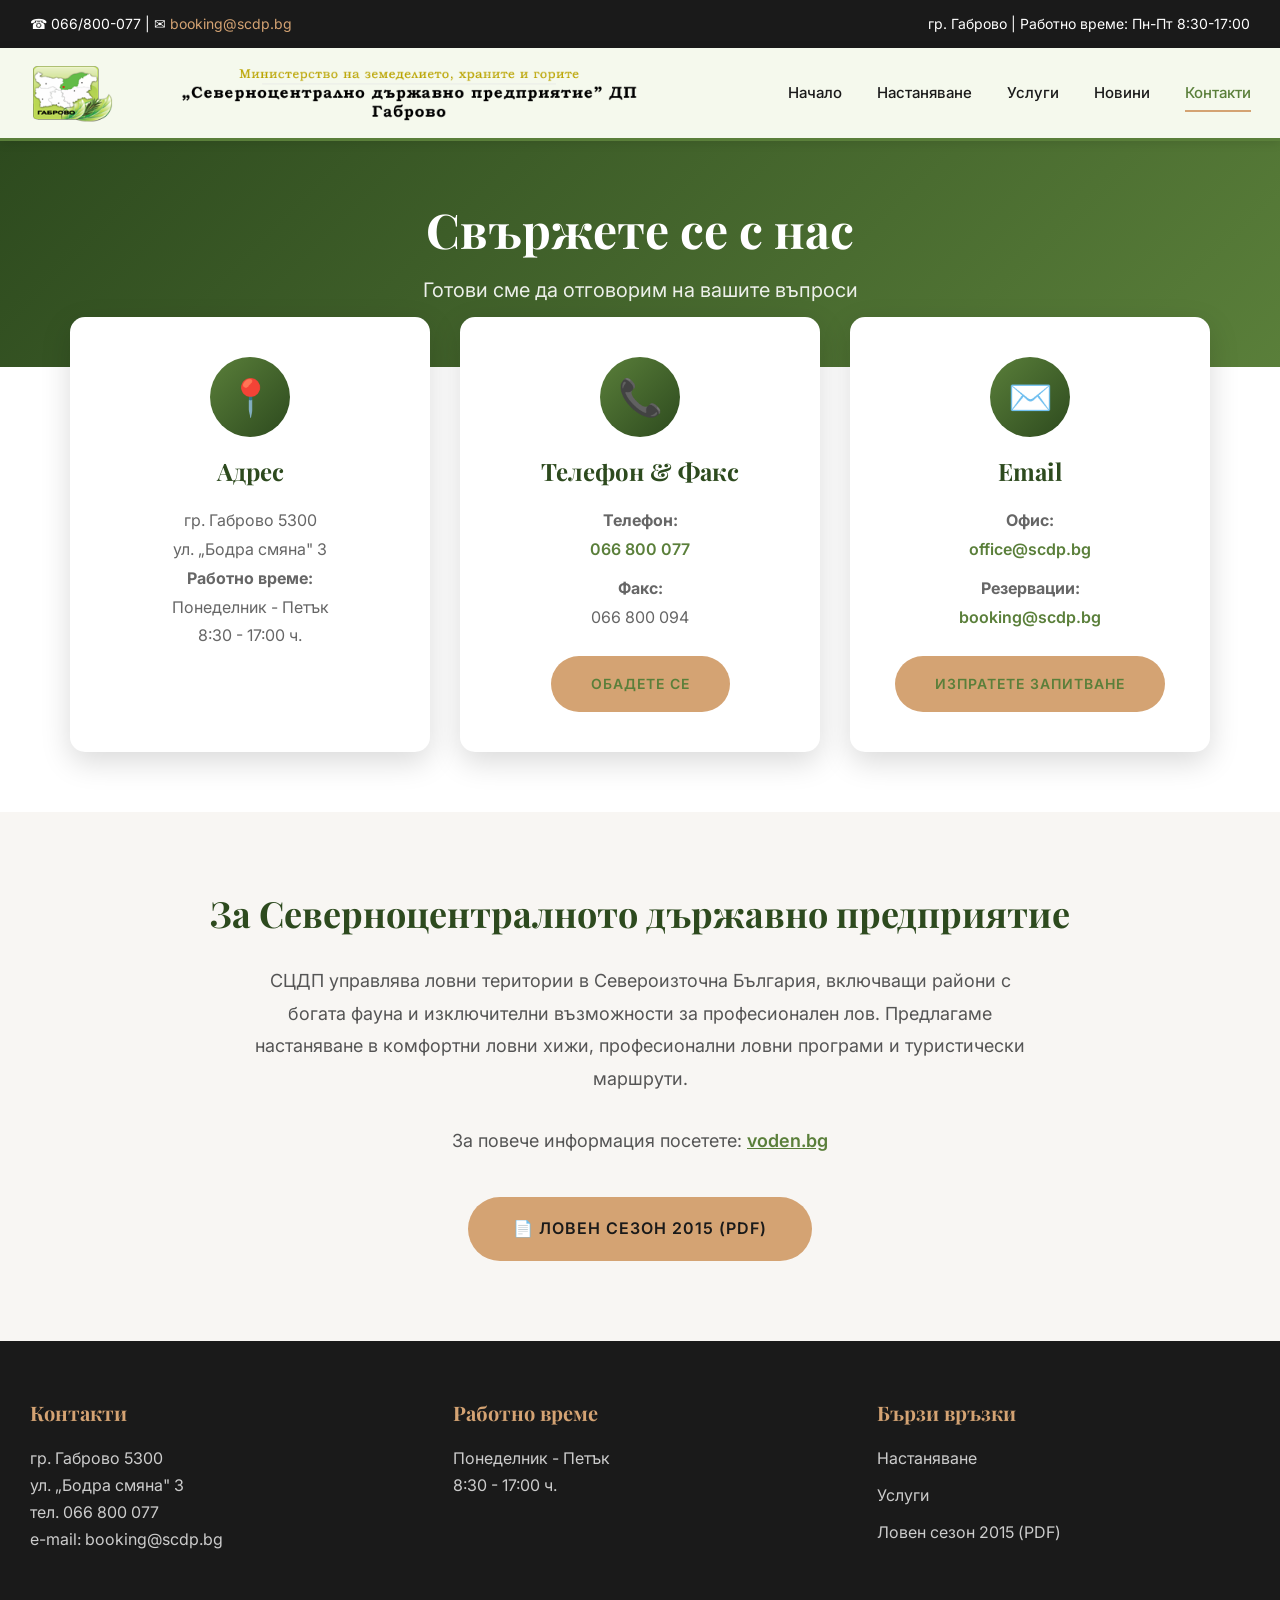
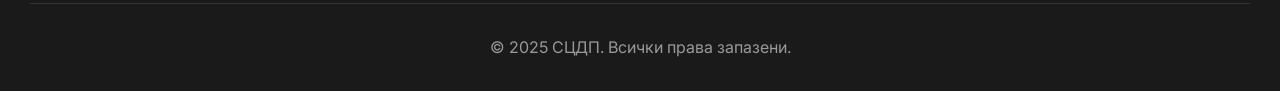
==== website/contacts.html @ f9773b8d "Init" ====
<!DOCTYPE html>
<html lang="bg">
<head>
    <meta charset="UTF-8">
    <meta name="viewport" content="width=device-width, initial-scale=1.0">
    <title>Контакти - СЦДП</title>
    <link rel="stylesheet" href="assets/css/style.css">
    <style>
        .contact-hero {
            background: linear-gradient(135deg, var(--primary), var(--secondary));
            color: white;
            padding: 60px 30px;
            text-align: center;
        }
        .contact-hero h1 {
            font-size: 48px;
            margin-bottom: 15px;
        }
        .contact-hero p {
            font-size: 20px;
            opacity: 0.9;
        }
        .contact-cards {
            display: grid;
            grid-template-columns: repeat(auto-fit, minmax(300px, 1fr));
            gap: 30px;
            margin: -50px auto 60px;
            max-width: 1200px;
            padding: 0 30px;
        }
        .contact-card {
            background: white;
            padding: 40px 30px;
            border-radius: 15px;
            box-shadow: 0 10px 30px rgba(0,0,0,0.15);
            text-align: center;
            transition: transform 0.3s;
        }
        .contact-card:hover {
            transform: translateY(-10px);
        }
        .contact-icon {
            width: 80px;
            height: 80px;
            background: linear-gradient(135deg, var(--secondary), var(--primary));
            border-radius: 50%;
            display: flex;
            align-items: center;
            justify-content: center;
            margin: 0 auto 20px;
            font-size: 36px;
        }
        .contact-card h3 {
            color: var(--primary);
            font-size: 24px;
            margin-bottom: 20px;
        }
        .contact-card p {
            color: #666;
            line-height: 1.8;
            margin-bottom: 10px;
        }
        .contact-card a {
            color: var(--secondary);
            text-decoration: none;
            font-weight: 600;
        }
        .contact-card a:hover {
            color: var(--primary);
        }
        .info-section {
            background: var(--light);
            padding: 80px 30px;
            text-align: center;
        }
        .info-section h2 {
            font-size: 36px;
            color: var(--primary);
            margin-bottom: 30px;
        }
        .info-section p {
            max-width: 800px;
            margin: 0 auto 30px;
            font-size: 18px;
            line-height: 1.8;
            color: #555;
        }
    </style>
</head>
<body>
    
    <div class="top-bar">
        <div class="container">
            <div>☎ 066/800-077 | ✉ <a href="mailto:booking@scdp.bg">booking@scdp.bg</a></div>
            <div>гр. Габрово | Работно време: Пн-Пт 8:30-17:00</div>
        </div>
    </div>
    <header>
        <div class="header-content">
            <a href="index.html" class="logo">
                <img src="images/logo-scdp-bg.png" alt="СЦДП" onerror="this.style.display='none'">
            </a>
            <nav>
                <ul>
                    <li><a href="index.html">Начало</a></li>
                    <li><a href="hotels.html">Настаняване</a></li>
                    <li><a href="services.html">Услуги</a></li>
                    <li><a href="news.html">Новини</a></li>
                    <li><a href="contacts.html">Контакти</a></li>
                </ul>
            </nav>
        </div>
    </header>
    
    
    <div class="contact-hero">
        <h1>Свържете се с нас</h1>
        <p>Готови сме да отговорим на вашите въпроси</p>
    </div>
    
    <div class="contact-cards">
        <div class="contact-card">
            <div class="contact-icon">📍</div>
            <h3>Адрес</h3>
            <p>гр. Габрово 5300<br>
            ул. „Бодра смяна" 3<br>
            <strong>Работно време:</strong><br>
            Понеделник - Петък<br>
            8:30 - 17:00 ч.</p>
        </div>
        
        <div class="contact-card">
            <div class="contact-icon">📞</div>
            <h3>Телефон & Факс</h3>
            <p><strong>Телефон:</strong><br>
            <a href="tel:066800077">066 800 077</a></p>
            <p><strong>Факс:</strong><br>
            066 800 094</p>
            <div style="margin-top: 25px;">
                <a href="tel:066800077" class="btn">Обадете се</a>
            </div>
        </div>
        
        <div class="contact-card">
            <div class="contact-icon">✉️</div>
            <h3>Email</h3>
            <p><strong>Офис:</strong><br>
            <a href="mailto:office@scdp.bg">office@scdp.bg</a></p>
            <p><strong>Резервации:</strong><br>
            <a href="mailto:booking@scdp.bg">booking@scdp.bg</a></p>
            <div style="margin-top: 25px;">
                <a href="mailto:booking@scdp.bg" class="btn">Изпратете запитване</a>
            </div>
        </div>
    </div>
    
    <div class="info-section">
        <div class="container">
            <h2>За Северноцентралното държавно предприятие</h2>
            <p>СЦДП управлява ловни територии в Североизточна България, включващи райони с богата фауна 
            и изключителни възможности за професионален лов. Предлагаме настаняване в комфортни ловни хижи, 
            професионални ловни програми и туристически маршрути.</p>
            <p>За повече информация посетете: 
            <a href="http://voden.bg" target="_blank" rel="noopener" style="color: var(--secondary); font-weight: 600;">voden.bg</a></p>
            <div style="margin-top: 40px;">
                <a href="files/hunt-season-2015.pdf" target="_blank" class="btn" style="font-size: 16px; padding: 18px 45px;">
                    📄 Ловен сезон 2015 (PDF)
                </a>
            </div>
        </div>
    </div>
    
    
    <footer id="contacts">
        <div class="container">
            <div class="footer-content">
                <div class="footer-section">
                    <h3>Контакти</h3>
                    <p>гр. Габрово 5300<br>
                    ул. „Бодра смяна" 3<br>
                    тел. 066 800 077<br>
                    e-mail: booking@scdp.bg</p>
                </div>
                <div class="footer-section">
                    <h3>Работно време</h3>
                    <p>Понеделник - Петък<br>
                    8:30 - 17:00 ч.</p>
                </div>
                <div class="footer-section">
                    <h3>Бързи връзки</h3>
                    <a href="hotels.html">Настаняване</a>
                    <a href="services.html">Услуги</a>
                    <a href="files/hunt-season-2015.pdf" target="_blank">Ловен сезон 2015 (PDF)</a>
                </div>
            </div>
            <div class="footer-bottom">
                <p>&copy; 2025 СЦДП. Всички права запазени.</p>
            </div>
        </div>
    </footer>
    
    
    <script src="assets/js/main.js"></script>
</body>
</html>
---- website/assets/css/style.css ----
/* Modern Hunting & Tourism Website - 2024 */
@import url('https://fonts.googleapis.com/css2?family=Playfair+Display:wght@400;700&family=Inter:wght@300;400;500;600;700&display=swap');

:root {
    --primary: #2d4a1e;
    --secondary: #5a7f3a;
    --accent: #d4a373;
    --dark: #1a1a1a;
    --light: #f8f6f3;
    --white: #ffffff;
    --text: #2c2c2c;
}

* {
    margin: 0;
    padding: 0;
    box-sizing: border-box;
}

body {
    font-family: 'Inter', -apple-system, BlinkMacSystemFont, sans-serif;
    font-size: 16px;
    line-height: 1.7;
    color: var(--text);
    background: var(--white);
}

h1, h2, h3, h4 {
    font-family: 'Playfair Display', serif;
    font-weight: 700;
    line-height: 1.2;
}

/* Top Bar */
.top-bar {
    background: var(--dark);
    color: white;
    padding: 12px 0;
    font-size: 14px;
}

.top-bar .container {
    max-width: 1400px;
    margin: 0 auto;
    padding: 0 30px;
    display: flex;
    justify-content: space-between;
    align-items: center;
}

.top-bar a {
    color: var(--accent);
    text-decoration: none;
}

/* Header */
header {
    background: #f5f9ed;
    box-shadow: 0 2px 10px rgba(0,0,0,0.1);
    position: sticky;
    top: 0;
    z-index: 1000;
    border-bottom: 3px solid var(--secondary);
}

.header-content {
    max-width: 1400px;
    margin: 0 auto;
    padding: 15px 30px;
    display: flex;
    justify-content: space-between;
    align-items: center;
}

.logo {
    display: flex;
    align-items: center;
    gap: 15px;
    text-decoration: none;
}

.logo img {
    height: 60px;
}

.logo-text h1 {
    font-size: 22px;
    color: var(--primary);
    font-family: Georgia, serif;
    margin-bottom: 2px;
}

.logo-text p {
    font-size: 11px;
    color: #d4a800;
    font-weight: 600;
}

nav ul {
    list-style: none;
    display: flex;
    gap: 35px;
}

nav a {
    color: var(--dark);
    text-decoration: none;
    font-weight: 500;
    padding: 8px 0;
    border-bottom: 2px solid transparent;
    transition: all 0.3s;
    font-size: 15px;
}

nav a:hover, nav a.active {
    color: var(--secondary);
    border-bottom-color: var(--accent);
}

/* Hero Section */
.hero {
    position: relative;
    height: 70vh;
    min-height: 500px;
    background-size: cover;
    background-position: center;
    display: flex;
    align-items: center;
    justify-content: center;
    color: white;
}

.hero::before {
    content: '';
    position: absolute;
    inset: 0;
    background: linear-gradient(135deg, rgba(45,74,30,0.85), rgba(90,127,58,0.7));
}

.hero-content {
    position: relative;
    z-index: 1;
    text-align: center;
    max-width: 900px;
    padding: 0 30px;
}

.hero h1 {
    font-size: 64px;
    margin-bottom: 20px;
    text-shadow: 0 2px 20px rgba(0,0,0,0.3);
}

.hero p {
    font-size: 22px;
    margin-bottom: 30px;
    opacity: 0.95;
}

/* Page Hero (smaller for internal pages) */
.page-hero {
    position: relative;
    height: 250px;
    background-size: cover;
    background-position: center;
    display: flex;
    align-items: center;
    justify-content: center;
    color: white;
    margin-bottom: 60px;
}

.page-hero::before {
    content: '';
    position: absolute;
    inset: 0;
    background: linear-gradient(135deg, rgba(45,74,30,0.8), rgba(90,127,58,0.6));
}

.page-hero-content {
    position: relative;
    z-index: 1;
    text-align: center;
}

.page-hero h1 {
    font-size: 42px;
    margin-bottom: 10px;
}

.page-hero p {
    font-size: 18px;
    opacity: 0.9;
}

.btn {
    display: inline-block;
    padding: 16px 40px;
    background: var(--accent);
    color: var(--dark);
    text-decoration: none;
    font-weight: 600;
    border-radius: 50px;
    transition: all 0.3s;
    text-transform: uppercase;
    letter-spacing: 1px;
    font-size: 14px;
    border: none;
    cursor: pointer;
}

.btn:hover {
    transform: translateY(-2px);
    box-shadow: 0 10px 25px rgba(0,0,0,0.2);
    background: #e0b585;
}

.btn-secondary {
    background: transparent;
    border: 2px solid white;
    color: white;
}

.btn-secondary:hover {
    background: white;
    color: var(--primary);
}

/* Container */
.container {
    max-width: 1400px;
    margin: 0 auto;
    padding: 0 30px;
}

/* Sections */
section {
    padding: 80px 0;
}

.section-header {
    text-align: center;
    max-width: 700px;
    margin: 0 auto 60px;
}

.section-header h2 {
    font-size: 42px;
    color: var(--primary);
    margin-bottom: 15px;
}

.section-header p {
    font-size: 18px;
    color: #666;
}

/* Cards Grid */
.cards-grid {
    display: grid;
    grid-template-columns: repeat(auto-fill, minmax(350px, 1fr));
    gap: 40px;
}

.card {
    background: white;
    border-radius: 12px;
    overflow: hidden;
    box-shadow: 0 4px 20px rgba(0,0,0,0.08);
    transition: all 0.3s;
    cursor: pointer;
}

.card:hover {
    transform: translateY(-8px);
    box-shadow: 0 12px 40px rgba(0,0,0,0.15);
}

.card-image {
    position: relative;
    height: 280px;
    overflow: hidden;
}

.card-image img {
    width: 100%;
    height: 100%;
    object-fit: cover;
    transition: transform 0.5s;
}

.card:hover .card-image img {
    transform: scale(1.1);
}

.card-badge {
    position: absolute;
    top: 20px;
    left: 20px;
    background: var(--accent);
    color: var(--dark);
    padding: 8px 20px;
    border-radius: 50px;
    font-size: 12px;
    font-weight: 600;
    text-transform: uppercase;
    letter-spacing: 1px;
}

.card-body {
    padding: 30px;
}

.card h3 {
    font-size: 24px;
    color: var(--primary);
    margin-bottom: 15px;
}

.card p {
    color: #666;
    margin-bottom: 20px;
    line-height: 1.6;
}

/* Modal */
.modal {
    display: none;
    position: fixed;
    z-index: 2000;
    left: 0;
    top: 0;
    width: 100%;
    height: 100%;
    overflow: auto;
    background-color: rgba(0,0,0,0.7);
    animation: fadeIn 0.3s;
}

@keyframes fadeIn {
    from { opacity: 0; }
    to { opacity: 1; }
}

.modal-content {
    background-color: white;
    margin: 3% auto;
    width: 90%;
    max-width: 1000px;
    border-radius: 12px;
    max-height: 90vh;
    overflow-y: auto;
    animation: slideDown 0.3s;
}

@keyframes slideDown {
    from {
        transform: translateY(-50px);
        opacity: 0;
    }
    to {
        transform: translateY(0);
        opacity: 1;
    }
}

.modal-header {
    position: relative;
    height: 300px;
    background-size: cover;
    background-position: center;
    border-radius: 12px 12px 0 0;
}

.modal-header::before {
    content: '';
    position: absolute;
    inset: 0;
    background: linear-gradient(to bottom, transparent, rgba(0,0,0,0.7));
}

.modal-header h2 {
    position: absolute;
    bottom: 30px;
    left: 40px;
    right: 40px;
    color: white;
    font-size: 36px;
    text-shadow: 0 2px 10px rgba(0,0,0,0.5);
}

.modal-close {
    position: absolute;
    top: 20px;
    right: 30px;
    color: white;
    font-size: 40px;
    font-weight: bold;
    cursor: pointer;
    background: rgba(0,0,0,0.5);
    width: 50px;
    height: 50px;
    border-radius: 50%;
    display: flex;
    align-items: center;
    justify-content: center;
    transition: all 0.3s;
}

.modal-close:hover {
    background: rgba(0,0,0,0.8);
    transform: rotate(90deg);
}

.modal-body {
    padding: 40px;
}

.modal-body p {
    margin-bottom: 20px;
    font-size: 17px;
    line-height: 1.8;
    text-align: justify;
}

.modal-images {
    display: grid;
    grid-template-columns: repeat(auto-fill, minmax(200px, 1fr));
    gap: 15px;
    margin: 30px 0;
}

.modal-images img {
    width: 100%;
    height: 180px;
    object-fit: cover;
    border-radius: 8px;
    cursor: pointer;
    transition: transform 0.3s;
}

.modal-images img:hover {
    transform: scale(1.05);
}

.modal-footer {
    padding: 30px 40px;
    background: var(--light);
    border-radius: 0 0 12px 12px;
    display: flex;
    gap: 15px;
    justify-content: center;
}

/* Footer */
footer {
    background: var(--dark);
    color: white;
    padding: 60px 0 30px;
}

.footer-content {
    display: grid;
    grid-template-columns: repeat(auto-fit, minmax(250px, 1fr));
    gap: 50px;
    margin-bottom: 40px;
}

.footer-section h3 {
    color: var(--accent);
    margin-bottom: 20px;
    font-size: 20px;
}

.footer-section p,
.footer-section a {
    color: #ccc;
    text-decoration: none;
    display: block;
    margin-bottom: 10px;
}

.footer-section a:hover {
    color: white;
}

.footer-bottom {
    text-align: center;
    padding-top: 30px;
    border-top: 1px solid #333;
    color: #999;
}

/* Responsive */
@media (max-width: 1024px) {
    .hero h1 { font-size: 48px; }
    .page-hero h1 { font-size: 32px; }
    .cards-grid { grid-template-columns: repeat(auto-fill, minmax(300px, 1fr)); }
}

@media (max-width: 768px) {
    .hero h1 { font-size: 36px; }
    .hero { height: 50vh; }
    nav ul { flex-direction: column; gap: 15px; }
    .header-content { flex-direction: column; text-align: center; }
    .cards-grid { grid-template-columns: 1fr; }
    .modal-content { width: 95%; margin: 5% auto; }
    .modal-body { padding: 25px; }
    section { padding: 60px 0; }
}
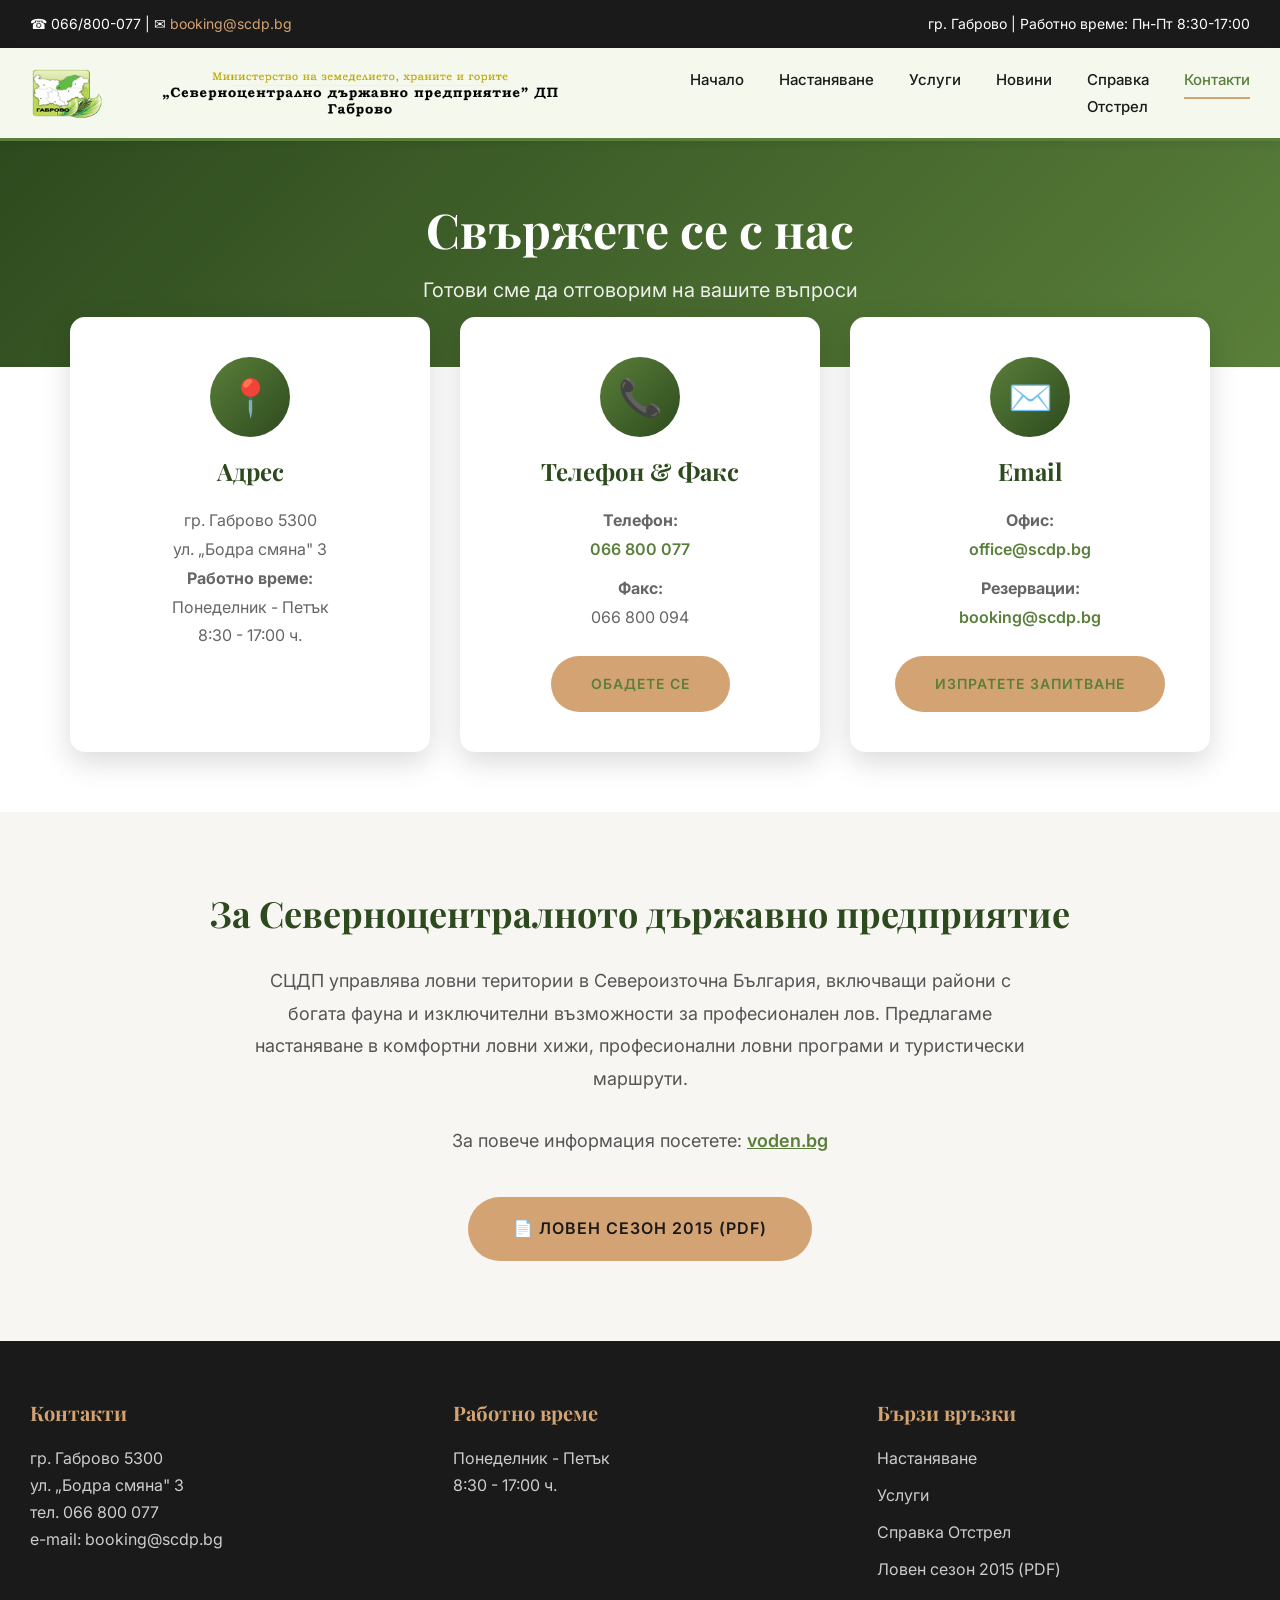
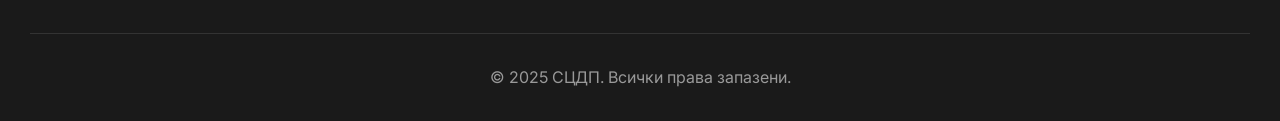
==== commit de51ef8d: "v1.0" ====
--- a/website/contacts.html
+++ b/website/contacts.html
@@ -2,7 +2,8 @@
 <html lang="bg">
 <head>
     <meta charset="UTF-8">
-    <meta name="viewport" content="width=device-width, initial-scale=1.0">
+    <meta name="viewport" content="width=device-width, initial-scale=1.0, maximum-scale=1.0, user-scalable=no, shrink-to-fit=no">
+    <meta name="apple-mobile-web-app-capable" content="yes">
     <title>Контакти - СЦДП</title>
     <link rel="stylesheet" href="assets/css/style.css">
     <style>
@@ -98,18 +99,28 @@
     <header>
         <div class="header-content">
             <a href="index.html" class="logo">
-                <img src="images/logo-scdp-bg.png" alt="СЦДП" onerror="this.style.display='none'">
+                <img src="images/logo-scdp-bg.png" alt="СЦДП" class="logo-desktop" onerror="this.style.display='none'">
+                <img src="images/logo-mobile.png" alt="СЦДП" class="logo-mobile" onerror="this.style.display='none'">
             </a>
-            <nav>
+            <button class="mobile-menu-toggle" id="mobile-menu-toggle" aria-label="Menu">
+                <div class="hamburger">
+                    <span></span>
+                    <span></span>
+                    <span></span>
+                </div>
+            </button>
+            <nav id="mobile-nav">
                 <ul>
                     <li><a href="index.html">Начало</a></li>
                     <li><a href="hotels.html">Настаняване</a></li>
                     <li><a href="services.html">Услуги</a></li>
                     <li><a href="news.html">Новини</a></li>
+                    <li><a href="hunt-marks.html">Справка Отстрел</a></li>
                     <li><a href="contacts.html">Контакти</a></li>
                 </ul>
             </nav>
         </div>
+        <div class="mobile-overlay" id="mobile-overlay"></div>
     </header>
     
     
@@ -190,6 +201,7 @@
                     <h3>Бързи връзки</h3>
                     <a href="hotels.html">Настаняване</a>
                     <a href="services.html">Услуги</a>
+                    <a href="hunt-marks.html">Справка Отстрел</a>
                     <a href="files/hunt-season-2015.pdf" target="_blank">Ловен сезон 2015 (PDF)</a>
                 </div>
             </div>
--- a/website/assets/css/style.css
+++ b/website/assets/css/style.css
@@ -17,12 +17,19 @@
     box-sizing: border-box;
 }
 
+html {
+    overflow-x: hidden;
+    -webkit-text-size-adjust: 100%;
+}
+
 body {
     font-family: 'Inter', -apple-system, BlinkMacSystemFont, sans-serif;
     font-size: 16px;
     line-height: 1.7;
     color: var(--text);
     background: var(--white);
+    overflow-x: hidden;
+    -webkit-overflow-scrolling: touch;
 }
 
 h1, h2, h3, h4 {
@@ -77,10 +84,23 @@
     align-items: center;
     gap: 15px;
     text-decoration: none;
+    max-width: 100%;
+    overflow: hidden;
 }
 
 .logo img {
     height: 60px;
+    max-width: 100%;
+    width: auto;
+    object-fit: contain;
+}
+
+.logo-mobile {
+    display: none;
+}
+
+.logo-desktop {
+    display: block;
 }
 
 .logo-text h1 {
@@ -117,11 +137,50 @@
     border-bottom-color: var(--accent);
 }
 
+/* Mobile Menu Toggle */
+.mobile-menu-toggle {
+    display: none;
+    background: none;
+    border: none;
+    cursor: pointer;
+    padding: 10px;
+    z-index: 1001;
+}
+
+.hamburger {
+    display: flex;
+    flex-direction: column;
+    gap: 5px;
+}
+
+.hamburger span {
+    display: block;
+    width: 28px;
+    height: 3px;
+    background: var(--primary);
+    border-radius: 2px;
+    transition: all 0.3s ease;
+}
+
+.mobile-menu-toggle.active .hamburger span:nth-child(1) {
+    transform: translateY(8px) rotate(45deg);
+}
+
+.mobile-menu-toggle.active .hamburger span:nth-child(2) {
+    opacity: 0;
+}
+
+.mobile-menu-toggle.active .hamburger span:nth-child(3) {
+    transform: translateY(-8px) rotate(-45deg);
+}
+
 /* Hero Section */
 .hero {
     position: relative;
-    height: 70vh;
-    min-height: 500px;
+    height: 50vh;
+    min-height: 400px;
+    max-height: 500px;
+    max-width: 100vw;
     background-size: cover;
     background-position: center;
     display: flex;
@@ -160,7 +219,9 @@
 /* Page Hero (smaller for internal pages) */
 .page-hero {
     position: relative;
-    height: 250px;
+    height: 200px;
+    max-height: 250px;
+    max-width: 100vw;
     background-size: cover;
     background-position: center;
     display: flex;
@@ -216,21 +277,24 @@
 }
 
 .btn-secondary {
-    background: transparent;
-    border: 2px solid white;
+    background: var(--primary);
+    border: 2px solid var(--primary);
     color: white;
 }
 
 .btn-secondary:hover {
-    background: white;
-    color: var(--primary);
+    background: var(--secondary);
+    border-color: var(--secondary);
+    color: white;
 }
 
 /* Container */
 .container {
     max-width: 1400px;
+    width: 100%;
     margin: 0 auto;
     padding: 0 30px;
+    box-sizing: border-box;
 }
 
 /* Sections */
@@ -351,6 +415,7 @@
     max-height: 90vh;
     overflow-y: auto;
     animation: slideDown 0.3s;
+    position: relative;
 }
 
 @keyframes slideDown {
@@ -367,9 +432,11 @@
 .modal-header {
     position: relative;
     height: 300px;
+    max-width: 100%;
     background-size: cover;
     background-position: center;
     border-radius: 12px 12px 0 0;
+    overflow: hidden;
 }
 
 .modal-header::before {
@@ -391,25 +458,38 @@
 
 .modal-close {
     position: absolute;
-    top: 20px;
-    right: 30px;
-    color: white;
-    font-size: 40px;
+    top: 10px;
+    right: 10px;
+    color: white;
+    font-size: 35px;
     font-weight: bold;
     cursor: pointer;
-    background: rgba(0,0,0,0.5);
-    width: 50px;
-    height: 50px;
+    background: rgba(0,0,0,0.8);
+    width: 45px;
+    height: 45px;
     border-radius: 50%;
     display: flex;
     align-items: center;
     justify-content: center;
     transition: all 0.3s;
+    z-index: 2001;
+    line-height: 1;
 }
 
 .modal-close:hover {
-    background: rgba(0,0,0,0.8);
+    background: rgba(0,0,0,0.95);
     transform: rotate(90deg);
+}
+
+@media (max-width: 768px) {
+    .modal-close {
+        position: fixed;
+        top: 5px;
+        right: 5px;
+        width: 40px;
+        height: 40px;
+        font-size: 30px;
+    }
 }
 
 .modal-body {
@@ -443,6 +523,127 @@
     transform: scale(1.05);
 }
 
+/* Lightbox Gallery */
+.lightbox {
+    display: none;
+    position: fixed;
+    z-index: 3000;
+    left: 0;
+    top: 0;
+    width: 100%;
+    height: 100%;
+    background-color: rgba(0,0,0,0.95);
+    animation: fadeIn 0.3s;
+}
+
+.lightbox-content {
+    position: relative;
+    height: 100%;
+    display: flex;
+    align-items: center;
+    justify-content: center;
+    padding: 60px;
+}
+
+.lightbox-image {
+    max-width: 100%;
+    max-height: 100%;
+    object-fit: contain;
+    box-shadow: 0 0 50px rgba(0,0,0,0.5);
+}
+
+.lightbox-close {
+    position: fixed;
+    top: 10px;
+    right: 10px;
+    color: white;
+    font-size: 40px;
+    font-weight: bold;
+    cursor: pointer;
+    background: rgba(255,255,255,0.2);
+    width: 50px;
+    height: 50px;
+    border-radius: 50%;
+    display: flex;
+    align-items: center;
+    justify-content: center;
+    transition: all 0.3s;
+    z-index: 3001;
+    line-height: 1;
+}
+
+.lightbox-close:hover {
+    background: rgba(255,255,255,0.3);
+    transform: rotate(90deg);
+}
+
+.lightbox-nav {
+    position: fixed;
+    top: 50%;
+    transform: translateY(-50%);
+    color: white;
+    font-size: 50px;
+    font-weight: bold;
+    cursor: pointer;
+    background: rgba(255,255,255,0.1);
+    width: 60px;
+    height: 60px;
+    border-radius: 50%;
+    display: flex;
+    align-items: center;
+    justify-content: center;
+    transition: all 0.3s;
+    user-select: none;
+}
+
+.lightbox-nav:hover {
+    background: rgba(255,255,255,0.2);
+}
+
+.lightbox-prev {
+    left: 20px;
+}
+
+.lightbox-next {
+    right: 20px;
+}
+
+.lightbox-counter {
+    position: fixed;
+    bottom: 30px;
+    left: 50%;
+    transform: translateX(-50%);
+    color: white;
+    font-size: 18px;
+    background: rgba(0,0,0,0.5);
+    padding: 10px 20px;
+    border-radius: 25px;
+}
+
+@media (max-width: 768px) {
+    .lightbox-content {
+        padding: 20px;
+    }
+    .lightbox-close {
+        top: 5px;
+        right: 5px;
+        width: 40px;
+        height: 40px;
+        font-size: 30px;
+    }
+    .lightbox-nav {
+        width: 40px;
+        height: 40px;
+        font-size: 25px;
+    }
+    .lightbox-prev {
+        left: 5px;
+    }
+    .lightbox-next {
+        right: 5px;
+    }
+}
+
 .modal-footer {
     padding: 30px 40px;
     background: var(--light);
@@ -499,12 +700,99 @@
 }
 
 @media (max-width: 768px) {
-    .hero h1 { font-size: 36px; }
-    .hero { height: 50vh; }
-    nav ul { flex-direction: column; gap: 15px; }
-    .header-content { flex-direction: column; text-align: center; }
+    .hero { 
+        height: 40vh;
+        min-height: 300px;
+        max-height: 400px;
+    }
+    .hero h1 { font-size: 28px; }
+    .hero p { font-size: 16px; }
+    
+    .page-hero {
+        height: 150px;
+        max-height: 180px;
+    }
+    .page-hero h1 { font-size: 24px; }
+    
+    .header-content {
+        flex-direction: row;
+        justify-content: space-between;
+        text-align: left;
+    }
+    
+    .logo-desktop {
+        display: none;
+    }
+    
+    .logo-mobile {
+        display: block;
+    }
+    
+    .logo img {
+        height: 50px;
+    }
+    
+    .mobile-menu-toggle {
+        display: block;
+    }
+    
+    nav {
+        position: fixed;
+        top: 0;
+        right: -100%;
+        width: 280px;
+        height: 100vh;
+        background: white;
+        box-shadow: -5px 0 25px rgba(0,0,0,0.2);
+        transition: right 0.3s ease;
+        z-index: 1000;
+        padding-top: 80px;
+    }
+    
+    nav.mobile-open {
+        right: 0;
+    }
+    
+    nav ul {
+        flex-direction: column;
+        gap: 0;
+        padding: 20px 0;
+    }
+    
+    nav li {
+        border-bottom: 1px solid #f0f0f0;
+    }
+    
+    nav a {
+        display: block;
+        padding: 18px 30px;
+        font-size: 16px;
+        border-bottom: none;
+    }
+    
+    nav a:hover, nav a.active {
+        background: var(--light);
+        border-bottom: none;
+    }
+    
     .cards-grid { grid-template-columns: 1fr; }
     .modal-content { width: 95%; margin: 5% auto; }
     .modal-body { padding: 25px; }
     section { padding: 60px 0; }
+    
+    /* Mobile overlay */
+    .mobile-overlay {
+        display: none;
+        position: fixed;
+        top: 0;
+        left: 0;
+        right: 0;
+        bottom: 0;
+        background: rgba(0,0,0,0.5);
+        z-index: 999;
+    }
+    
+    .mobile-overlay.active {
+        display: block;
+    }
 }
